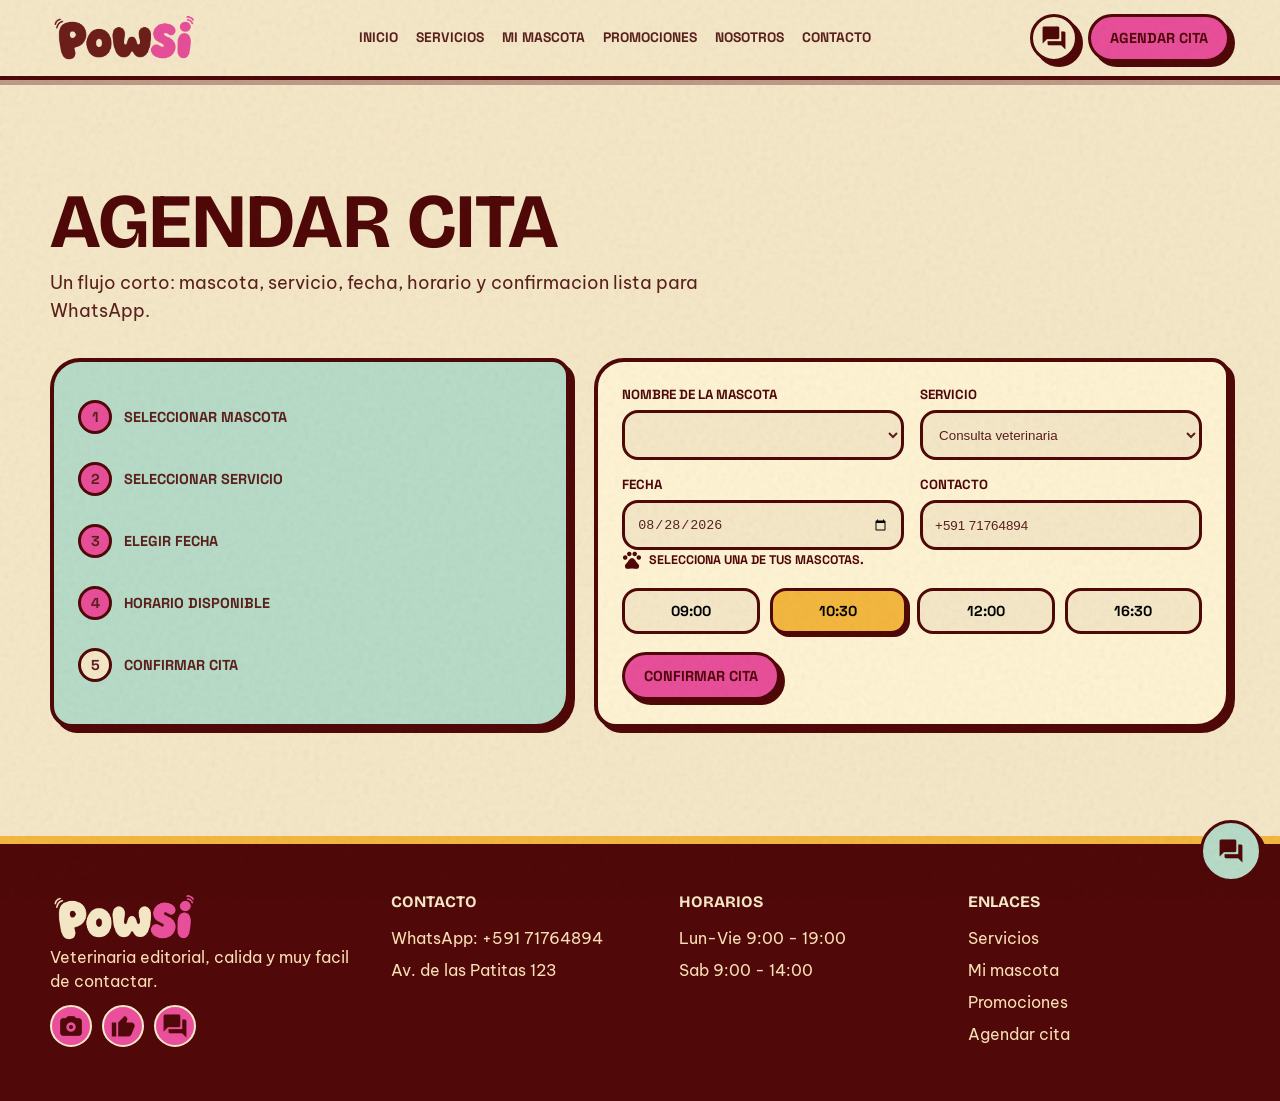
==== agendar.html @ a05c414f "Add files via upload" ====
﻿<!doctype html>
<html lang="es">
  <head>
    <meta charset="utf-8" />
    <meta name="viewport" content="width=device-width,initial-scale=1" />
    <title>POWSI | Agendar cita</title>
    <link rel="preconnect" href="https://fonts.googleapis.com" />
    <link rel="preconnect" href="https://fonts.gstatic.com" crossorigin />
    <link
      href="https://fonts.googleapis.com/css2?family=Be+Vietnam+Pro:wght@400;600;700;800&family=Bricolage+Grotesque:opsz,wght@12..96,700;12..96,800&family=Space+Grotesk:wght@600;700&display=swap"
      rel="stylesheet"
    />
    <link
      href="https://fonts.googleapis.com/css2?family=Material+Symbols+Outlined:wght,FILL@100..700,0..1&display=swap"
      rel="stylesheet"
    />
    <link rel="stylesheet" href="styles.css" />
  </head>
  <body class="section-page">
    <header class="top">
      <nav class="nav">
        <a class="logo" href="index.html"><img src="powsi.png" alt="powsi"></a>
        <div class="links">
          <a href="index.html">Inicio</a><a href="index.html#servicios">Servicios</a
          ><a href="mi-mascota.html">Mi mascota</a
          ><a href="index.html#promociones">Promociones</a
          ><a href="nosotros.html">Nosotros</a
          ><a href="contacto.html">Contacto</a>
        </div>
        <div class="actions">
          <a
            class="btn icon"
            href="https://wa.me/59171764894"
            aria-label="WhatsApp"
            ><span class="material-symbols-outlined">forum</span></a
          ><a class="btn primary" href="agendar.html">Agendar cita</a
          ><button class="btn icon menu" aria-label="Menu">
            <span class="material-symbols-outlined">menu</span>
          </button>
        </div>
      </nav>
    </header>
    <main class="page-main">
      <section id="agendar" class="section cream">
        <div class="head">
          <div>
            <h2 class="title">Agendar cita</h2>
            <p class="lead">
              Un flujo corto: mascota, servicio, fecha, horario y confirmacion
              lista para WhatsApp.
            </p>
          </div>
        </div>
        <div class="appt">
          <aside class="card steps">
            <div class="step on"><b>1</b>Seleccionar mascota</div>
            <div class="step on"><b>2</b>Seleccionar servicio</div>
            <div class="step on"><b>3</b>Elegir fecha</div>
            <div class="step on"><b>4</b>Horario disponible</div>
            <div class="step"><b>5</b>Confirmar cita</div>
          </aside>
          <form class="card form" id="form">
            <div class="fg">
              <label>
                Nombre de la mascota
                <select id="pet" required></select>
              </label><label
                >Servicio<select id="service">
                  <option>Consulta veterinaria</option>
                  <option>Vacunacion</option>
                  <option>Bano y peluqueria</option>
                  <option>Esterilizacion</option>
                  <option>Tratamientos</option>
                </select></label
              ><label
                >Fecha<input id="date" type="date" value="2026-08-28" /></label
              ><label
                >Contacto<input id="phone" type="tel" value="+591 71764894"
              /></label>
            </div>
            <p class="form-helper"><span class="material-symbols-outlined">pets</span> Selecciona una de tus mascotas.</p>
            <div class="times">
              <button class="time" type="button">09:00</button
              ><button class="time sel" type="button">10:30</button
              ><button class="time" type="button">12:00</button
              ><button class="time" type="button">16:30</button>
            </div>
            <button class="btn primary" type="submit">Confirmar cita</button>
            <div class="done" id="done">
              <h3>Cita agendada!</h3>
              <p>
                <b>Mascota:</b> <span id="cPet">Max</span> - <b>Servicio:</b>
                <span id="cService">Consulta veterinaria</span>
              </p>
              <p>
                <b>Fecha:</b> <span id="cDate">2026-08-28</span> - <b>Hora:</b>
                <span id="cTime">10:30</span>
              </p>
              <br /><a class="btn yellow" id="whatsappAppointment" href="https://wa.me/59171764894"
                >Confirmar por WhatsApp</a
              >
            </div>
          </form>
        </div>
      </section>
    </main>
    <footer>
      <div class="foot">
        <div>
          <div class="logo"><img src="powsii.png" alt=""></div>
          <p>Veterinaria editorial, calida y muy facil de contactar.</p>
          <div class="social">
            <a href="#" aria-label="Instagram"
              ><span class="material-symbols-outlined">photo_camera</span></a
            ><a href="#" aria-label="Facebook"
              ><span class="material-symbols-outlined">thumb_up</span></a
            ><a href="https://wa.me/59171764894" aria-label="WhatsApp"
              ><span class="material-symbols-outlined">forum</span></a
            >
          </div>
        </div>
        <div>
          <h4>Contacto</h4>
          <p>WhatsApp: +591 71764894</p>
          <p>Av. de las Patitas 123</p>
        </div>
        <div>
          <h4>Horarios</h4>
          <p>Lun-Vie 9:00 - 19:00</p>
          <p>Sab 9:00 - 14:00</p>
        </div>
        <div>
          <h4>Enlaces</h4>
          <a href="index.html#servicios">Servicios</a
          ><a href="mi-mascota.html">Mi mascota</a
          ><a href="index.html#promociones">Promociones</a
          ><a href="agendar.html">Agendar cita</a>
        </div>
      </div>
    </footer>
    <a
      class="btn float"
      href="https://wa.me/59171764894"
      aria-label="WhatsApp flotante"
      ><span class="material-symbols-outlined">forum</span></a
    >
    <script src="main.js"></script>
  </body>
</html>
---- styles.css ----
﻿:root {
  --b: #6e1f1b;
  --bd: #500808;
  --c: #f5e8c8;
  --cs: #fff4d4;
  --p: #e94f9a;
  --m: #b8dcc8;
  --y: #f4b83f;
  --t: #5a201c;
  --sh: 5px 5px 0 var(--bd);
  --r: 30px 18px 34px 22px;
}
* {
  box-sizing: border-box;
}
@keyframes pawFloat {
  from { margin-top: -34px; transform: rotate(-8deg); }
  to { margin-top: 46px; transform: rotate(8deg); }
}
html {
  scroll-behavior: smooth;
}
body {
  margin: 0;
  background: var(--b);
  color: var(--t);
  font-family: "Be Vietnam Pro", system-ui, sans-serif;
  line-height: 1.5;
  overflow-x: hidden;
}
body:before {
  content: "";
  position: fixed;
  inset: 0;
  z-index: 80;
  pointer-events: none;
  opacity: 0.13;
  mix-blend-mode: multiply;
  background: url("data:image/svg+xml,%3Csvg viewBox='0 0 220 220' xmlns='http://www.w3.org/2000/svg'%3E%3Cfilter id='n'%3E%3CfeTurbulence type='fractalNoise' baseFrequency='.75' numOctaves='3' stitchTiles='stitch'/%3E%3C/filter%3E%3Crect width='100%25' height='100%25' filter='url(%23n)' opacity='.8'/%3E%3C/svg%3E");
}
a {
  text-decoration: none;
  color: inherit;
}
img {
  display: block;
  width: 100%;
  height: 100%;
  object-fit: cover;
}
.material-symbols-outlined {
  font-variation-settings:
    "FILL" 1,
    "wght" 700,
    "opsz" 24;
  line-height: 1;
}
.top {
  position: sticky;
  top: 0;
  z-index: 60;
  background: var(--c);
  border-bottom: 4px solid var(--bd);
  box-shadow: 0 5px 0 #50080855;
}
.nav {
  width: min(1180px, calc(100% - 32px));
  min-height: 76px;
  margin: auto;
  display: flex;
  align-items: center;
  justify-content: space-between;
  gap: 16px;
}
.logo {
  font: 800 clamp(2rem, 4vw, 3rem)/0.9 "Bricolage Grotesque";
  color: var(--b);
  letter-spacing: 0;
  display: flex;
  align-items: center;
}

.logo img {
  height: 55px; /* Controla aquí el alto exacto del logo */
  width: auto;   /* Mantiene la proporción original de la imagen */
  object-fit: contain;
}

.logo span {
  color: var(--p);
}
.links {
  display: flex;
  gap: 18px;
  font: 700 0.86rem "Space Grotesk";
  text-transform: uppercase;
}
.links a {
  border-bottom: 2px solid transparent;
  padding: 8px 0;
}
.links a:hover {
  color: var(--p);
  border-color: var(--p);
}
.actions {
  display: flex;
  gap: 10px;
}
.btn {
  display: inline-flex;
  align-items: center;
  justify-content: center;
  gap: 8px;
  min-height: 48px;
  padding: 12px 19px;
  border: 3px solid var(--bd);
  border-radius: 999px;
  background: var(--c);
  color: var(--bd);
  box-shadow: var(--sh);
  font: 800 0.9rem "Space Grotesk";
  text-transform: uppercase;
  cursor: pointer;
  transition: 0.18s;
  white-space: nowrap;
}
.btn:hover {
  transform: translate(-2px, -2px);
  box-shadow: 7px 7px 0 var(--bd);
}
.primary {
  background: var(--p);
}
.yellow {
  background: var(--y);
}
.mint {
  background: var(--m);
}
.icon {
  width: 48px;
  padding: 0;
}
.menu {
  display: none;
}
.section {
  position: relative;
  padding: clamp(58px, 9vw, 108px) max(18px, calc((100vw - 1180px) / 2));
  overflow: hidden;
}
.floating-paw {
  position: absolute;
  z-index: 0;
  pointer-events: none;
  color: var(--p);
  font: 700 1.9rem/1 "Material Symbols Outlined";
  opacity: .25;
  animation: pawFloat 7.5s ease-in-out infinite alternate;
}
.floating-paw:nth-of-type(even) {
  color: var(--y);
  animation-duration: 8.5s;
  animation-direction: alternate-reverse;
}
.section > * {
  position: relative;
  z-index: 1;
}
.section > .floating-paw {
  position: absolute;
  z-index: 0;
}
.cream {
  background: var(--c);
}
.paper {
  background: var(--c);
}
.mintbg {
  background: var(--m);
}
.wine {
  background: var(--b);
  color: var(--c);
}
h1,
h2,
h3 {
  font-family: "Bricolage Grotesque";
  letter-spacing: 0;
}
h2.title {
  margin: 0 0 12px;
  color: var(--bd);
  font-size: clamp(2.3rem, 6vw, 5.1rem);
  line-height: 0.9;
  text-transform: uppercase;
}
.wine h2.title {
  color: var(--c);
}
.lead {
  max-width: 690px;
  margin: 0;
  font-size: clamp(1rem, 2vw, 1.15rem);
}
.head {
  display: flex;
  justify-content: space-between;
  align-items: end;
  gap: 24px;
  margin-bottom: 34px;
}
.tag,
.sticker {
  display: inline-flex;
  align-items: center;
  gap: 7px;
  width: max-content;
  max-width: 100%;
  padding: 8px 12px;
  border: 3px solid var(--bd);
  border-radius: 999px;
  background: var(--y);
  color: var(--bd);
  box-shadow: var(--sh);
  font: 800 0.78rem "Space Grotesk";
  text-transform: uppercase;
}
.card,
.identity-card {
  position: relative;
  overflow: hidden;
  border: 4px solid var(--bd);
  border-radius: var(--r);
  box-shadow: var(--sh);
  background: var(--cs);
  color: var(--t);
}
.hero {
  min-height: auto;
  display: grid;
  grid-template-columns: 1.12fr 0.88fr;
  align-items: center;
  gap: clamp(28px, 5vw, 64px);
  background:
    radial-gradient(circle at 10% 20%, #f4b83f22 0 2px, transparent 2px 34px),
    var(--b);
  color: var(--c);
  padding-top: clamp(34px, 5vw, 58px);
  padding-bottom: clamp(38px, 5vw, 58px);
}
.hero h1 {
  margin: 26px 0 22px;
  font-size: clamp(3rem, 7vw, 6.2rem);
  line-height: 0.84;
  text-transform: uppercase;
}
.hero .hi {
  display: inline-block;
  background: var(--c);
  color: var(--bd);
  border: 4px solid var(--bd);
  border-radius: 22px 34px 18px 28px;
  padding: 5px 15px 10px;
  box-shadow: var(--sh);
  transform: rotate(-1deg);
}
.hero p {
  max-width: 570px;
  color: #fff1ce;
  font-size: clamp(1rem, 2vw, 1.22rem);
}
.row {
  display: flex;
  flex-wrap: wrap;
  gap: 16px;
  margin-top: 28px;
}
.collage {
  position: relative;
  min-height: 560px;
}
.photo {
  position: absolute;
  inset: 92px 68px 24px 68px;
  padding: 10px;
  background: var(--c);
  border: 5px solid var(--bd);
  border-radius: 42px 26px 48px 30px;
  box-shadow: var(--sh);
  transform: rotate(2deg);
  overflow: hidden;
}
.photo img {
  border-radius: 30px 18px 34px 22px;
}
.note {
  position: absolute;
  border: 4px solid var(--bd);
  box-shadow: var(--sh);
  border-radius: var(--r);
  color: var(--bd);
  padding: 18px;
  font-weight: 800;
}
.note strong {
  display: block;
  font: 800 1.5rem/1 "Bricolage Grotesque";
  text-transform: uppercase;
}
.n1 {
  right: 0;
  top: 42px;
  width: 220px;
  background: var(--y);
  transform: rotate(5deg);
}
.n2 {
  left: 0;
  bottom: 58px;
  width: 230px;
  background: var(--m);
  transform: rotate(-5deg);
}
.n3 {
  right: 22px;
  bottom: 10px;
  width: 255px;
  background: var(--p);
  transform: rotate(-2deg);
}
.paw {
  position: absolute;
  font-size: 54px;
  color: var(--p);
  left: 22px;
  top: 72px;
  transform: rotate(-14deg);
}
.grid {
  display: grid;
  gap: 24px;
}
.services {
  grid-template-columns: repeat(3, 1fr);
}
.svc {
  min-height: 380px;
  display: flex;
  flex-direction: column;
}
.svc:nth-child(2n) {
  background: var(--m);
  transform: rotate(1deg);
}
.svc:nth-child(3n) {
  background: #ffd5e8;
  transform: rotate(-1deg);
}
.svc:nth-child(4n) {
  background: #f8c85b;
}
.svcimg {
  height: 172px;
  border-bottom: 4px solid var(--bd);
  background: var(--c);
}
.svcimg img {
  object-fit: cover;
}
.body {
  padding: 22px;
}
.card h3 {
  margin: 0 0 8px;
  color: var(--bd);
  font-size: 1.75rem;
  line-height: 1;
  text-transform: uppercase;
}
.card p {
  margin: 0;
}
.svc .tag {
  position: absolute;
  top: 14px;
  right: 14px;
  background: var(--y);
  box-shadow: 3px 3px 0 var(--bd);
}
.split {
  display: grid;
  grid-template-columns: 0.92fr 1.08fr;
  gap: 32px;
}
.panel {
  padding: clamp(24px, 4vw, 38px);
  background: var(--c);
}
.panel h2.title {
  max-width: 100%;
  font-size: clamp(1.8rem, 3vw, 3.2rem);
  white-space: nowrap;
}
.list {
  display: grid;
  gap: 16px;
  margin: 24px 0;
}
.info {
  display: grid;
  grid-template-columns: 44px 1fr;
  gap: 14px;
}
.ico {
  width: 44px;
  height: 44px;
  display: grid;
  place-items: center;
  border: 3px solid var(--bd);
  border-radius: 14px;
  background: var(--p);
  color: var(--bd);
}
.info h3 {
  margin: 0 0 3px;
  font: 800 0.94rem "Space Grotesk";
  text-transform: uppercase;
}
.info p {
  margin: 0;
}
.mapcard {
  min-height: 440px;
  background: var(--m);
  padding: 18px;
  transform: rotate(1deg);
}
.map {
  height: 100%;
  min-height: 390px;
  border: 4px solid var(--bd);
  border-radius: 22px;
  background:
    linear-gradient(90deg, #6e1f1b2e 4px, transparent 4px) 0 0/78px 78px,
    linear-gradient(#6e1f1b2e 4px, transparent 4px) 0 0/78px 78px,
    var(--cs);
  position: relative;
  overflow: hidden;
}
.map iframe {
  display: block;
  width: 100%;
  height: 100%;
  min-height: 390px;
  border: 0;
}
.map:before,
.map:after {
  display: none;
  position: absolute;
  background: var(--p);
  border: 4px solid var(--bd);
  box-shadow: var(--sh);
}
.map:before {
  width: 210px;
  height: 74px;
  left: 18%;
  top: 26%;
  border-radius: 999px;
  transform: rotate(-20deg);
}
.map:after {
  width: 92px;
  height: 92px;
  right: 22%;
  bottom: 26%;
  border-radius: 50% 50% 50% 0;
  transform: rotate(-45deg);
  background: var(--y);
}
.pin {
  display: none;
}
.maptxt {
  position: absolute;
  left: 30px;
  right: 30px;
  bottom: 30px;
  background: var(--b);
  color: var(--c);
  border: 3px solid var(--bd);
  border-radius: 18px;
  padding: 16px;
  font: 800 1rem "Space Grotesk";
}
.contact {
  display: grid;
  grid-template-columns: 1fr auto;
  gap: 28px;
  align-items: center;
  border: 5px solid var(--bd);
  border-radius: 34px 22px 42px 26px;
  background: var(--c);
  color: var(--bd);
  box-shadow: 8px 8px 0 var(--y);
  padding: clamp(24px, 5vw, 52px);
}
.contact h2 {
  margin: 12px 0 8px;
  font-size: clamp(2.4rem, 6vw, 5rem);
  line-height: 0.9;
  text-transform: uppercase;
}
.promos {
  grid-template-columns: repeat(4, minmax(260px, 1fr));
  overflow-x: auto;
  padding: 8px 8px 18px;
  scroll-snap-type: x mandatory;
}
.promo {
  min-width: 260px;
  scroll-snap-align: start;
  background: var(--c);
  transform: rotate(-1deg);
}
.promo:nth-child(2n) {
  transform: rotate(1.5deg);
  background: var(--m);
}
.pimg {
  height: 230px;
  border-bottom: 4px solid var(--bd);
  overflow: hidden;
}
.badge {
  position: absolute;
  top: 14px;
  left: 14px;
  background: var(--p);
  font: 800 2rem/1 "Bricolage Grotesque";
  color: var(--bd);
  padding: 9px 12px;
  border: 3px solid var(--bd);
  border-radius: 18px;
  box-shadow: 3px 3px 0 var(--bd);
  transform: rotate(-6deg);
}
.dash {
  display: grid;
  grid-template-columns: 340px minmax(0, 1fr);
  gap: 28px;
  align-items: start;
}
.pet {
  background: var(--m);
  padding: 20px;
  height: max-content;
}
.petpic {
  height: 280px;
  border: 4px solid var(--bd);
  border-radius: 26px;
  overflow: hidden;
  margin-bottom: 18px;
}
.chips {
  display: flex;
  flex-wrap: wrap;
  gap: 8px;
}
.dgrid {
  display: grid;
  grid-template-columns: repeat(2, minmax(0, 1fr));
  gap: 20px;
  align-items: start;
}
.dcard {
  padding: 22px;
  min-height: 230px;
  min-width: 0;
  height: max-content;
  background: var(--cs);
}
.alert {
  background: #ffd7e9;
}
.rec {
  display: grid;
  grid-template-columns: 34px 1fr auto;
  gap: 12px;
  align-items: center;
  padding: 12px 0;
  border-bottom: 2px dashed #5a201c55;
}
.rec:last-child {
  border-bottom: 0;
}
.rec small {
  display: block;
  font: 800 0.78rem "Space Grotesk";
  color: var(--bd);
}
.status {
  background: var(--y);
  border: 2px solid var(--bd);
  border-radius: 999px;
  padding: 4px 8px;
  font-size: 0.75rem;
  font-weight: 800;
  white-space: nowrap;
}
.hot {
  background: var(--p);
}
.appt {
  display: grid;
  grid-template-columns: 0.9fr 1.1fr;
  gap: 24px;
}
.steps {
  padding: 24px;
  background: var(--m);
}
.step {
  display: flex;
  gap: 12px;
  align-items: center;
  padding: 14px 0;
  font: 800 0.9rem "Space Grotesk";
  text-transform: uppercase;
}
.step b {
  display: grid;
  place-items: center;
  width: 34px;
  height: 34px;
  border-radius: 50%;
  border: 3px solid var(--bd);
  background: var(--c);
}
.step.on b {
  background: var(--p);
}
.form {
  padding: 24px;
  background: var(--cs);
}
.fg {
  display: grid;
  grid-template-columns: repeat(2, 1fr);
  gap: 16px;
}
label {
  display: grid;
  gap: 7px;
  font: 800 0.83rem "Space Grotesk";
  color: var(--bd);
  text-transform: uppercase;
}
input,
select {
  min-height: 50px;
  border: 3px solid var(--bd);
  border-radius: 16px;
  background: var(--c);
  padding: 10px 12px;
  color: var(--t);
  outline: none;
}
input:focus,
select:focus {
  box-shadow: 0 0 0 4px #f4b83f73;
}
.times {
  display: grid;
  grid-template-columns: repeat(4, 1fr);
  gap: 10px;
  margin: 18px 0;
}
.time {
  background: var(--c);
  border: 3px solid var(--bd);
  border-radius: 16px;
  padding: 11px 8px;
  text-align: center;
  font: 800 0.9rem "Space Grotesk";
  cursor: pointer;
}
.sel {
  background: var(--y);
  box-shadow: 3px 3px 0 var(--bd);
}
.done {
  display: none;
  margin-top: 20px;
  padding: 20px;
  background: var(--p);
  color: var(--bd);
  border: 4px solid var(--bd);
  border-radius: 24px;
  box-shadow: var(--sh);
}
.done.show {
  display: block;
}
.done h3 {
  margin: 0 0 10px;
  font-size: 2.1rem;
  line-height: 1;
  text-transform: uppercase;
}
.about {
  grid-template-columns: repeat(3, 1fr);
}
.aphoto {
  height: 280px;
}
.aphoto:nth-child(1) {
  transform: rotate(-2deg);
}
.aphoto:nth-child(2) {
  transform: rotate(1deg);
  margin-top: 36px;
}
.aphoto:nth-child(3) {
  transform: rotate(-1deg);
}
.identity-grid {
  display: grid;
  grid-template-columns: 1fr 1fr 1.1fr;
  gap: 20px;
  margin-top: 42px;
}
.identity-card {
  min-width: 0;
  padding: 26px;
  border: 4px solid var(--bd);
  border-radius: var(--r);
  box-shadow: var(--sh);
  color: var(--bd);
}
.mission-card {
  background: var(--p);
  transform: rotate(-1deg);
}
.vision-card {
  background: var(--y);
  transform: rotate(1deg);
}
.values-card {
  background: var(--c);
}
.identity-icon {
  display: grid;
  place-items: center;
  width: 46px;
  height: 46px;
  margin-bottom: 18px;
  border: 3px solid var(--bd);
  border-radius: 50%;
  background: var(--c);
  font-size: 1.5rem;
}
.identity-label {
  margin: 0 0 8px;
  font: 800 .78rem "Space Grotesk";
  text-transform: uppercase;
}
.identity-card h3 {
  margin: 0 0 12px;
  font-size: clamp(1.55rem, 2.5vw, 2.1rem);
  line-height: 1;
  text-transform: uppercase;
}
.identity-card > p:last-child {
  margin: 0;
}
.values-list {
  display: grid;
  gap: 14px;
  padding: 0;
  margin: 20px 0 0;
  list-style: none;
}
.values-list li {
  display: grid;
  grid-template-columns: 30px 1fr;
  gap: 10px;
  align-items: start;
}
.values-list .material-symbols-outlined {
  font-size: 1.6rem;
}
.values-list b,
.values-list small {
  display: block;
}
.values-list b {
  font: 800 .9rem "Space Grotesk";
  text-transform: uppercase;
}
.values-list small {
  margin-top: 2px;
}
footer {
  background: var(--bd);
  color: var(--c);
  border-top: 8px solid var(--y);
}
.foot {
  width: min(1180px, calc(100% - 36px));
  margin: auto;
  padding: 46px 0;
  display: grid;
  grid-template-columns: 1.2fr repeat(3, 1fr);
  gap: 26px;
}
footer h4 {
  margin: 0 0 12px;
  font-family: "Bricolage Grotesque";
  text-transform: uppercase;
}
footer p,
footer a {
  display: block;
  margin: 0 0 8px;
  color: #f9dfb5;
}
.social {
  display: flex;
  gap: 10px;
  margin-top: 12px;
}
.social a {
  display: grid;
  place-items: center;
  width: 42px;
  height: 42px;
  border: 2px solid var(--c);
  border-radius: 50%;
  background: var(--p);
  color: var(--bd);
}
.float {
  position: fixed;
  z-index: 70;
  right: 18px;
  bottom: 18px;
  width: 62px;
  height: 62px;
  padding: 0;
  background: var(--m);
}
@media (max-width: 980px) {
  .links {
    display: none;
  }
  .menu {
    display: inline-flex;
  }
  .hero,
  .split,
  .dash,
  .appt {
    grid-template-columns: 1fr;
  }
  .hero {
    min-height: auto;
  }
  .collage {
    min-height: 580px;
    max-width: 620px;
    width: 100%;
    margin: auto;
  }
  .services {
    grid-template-columns: repeat(2, 1fr);
  }
  .dgrid {
    grid-template-columns: 1fr;
  }
  .foot {
    grid-template-columns: 1fr 1fr;
  }
  .contact {
    grid-template-columns: 1fr;
  }
  .identity-grid {
    grid-template-columns: 1fr 1fr;
  }
  .values-card {
    grid-column: 1 / -1;
  }
}
@media (max-width: 650px) {
  .nav {
    width: calc(100% - 24px);
    min-height: 68px;
  }
  .logo {
    font-size: 2rem;
  }
  .actions .primary {
    display: none;
  }
  .section {
    padding-left: 16px;
    padding-right: 16px;
  }
  .hero h1 {
    font-size: clamp(3rem, 17vw, 4.8rem);
  }
  .collage {
    min-height: 570px;
  }
  .photo {
    inset: 92px 58px 42px 58px;
  }
  .n1 {
    right: 6px;
    top: 34px;
    width: 184px;
  }
  .n2 {
    left: 4px;
    bottom: 52px;
    width: 190px;
  }
  .n3 {
    right: 0;
    bottom: 2px;
    width: 210px;
  }
  .note strong {
    font-size: 1.25rem;
  }
  .head {
    display: block;
  }
  .services,
  .fg,
  .about,
  .identity-grid {
    grid-template-columns: 1fr;
  }
  .values-card {
    grid-column: auto;
  }
  .aphoto,
  .aphoto:nth-child(2) {
    margin-top: 0;
    height: 230px;
  }
  .times {
    grid-template-columns: repeat(2, 1fr);
  }
  .rec {
    grid-template-columns: 30px 1fr;
  }
  .rec .status {
    grid-column: 2;
    width: max-content;
  }
  .foot {
    grid-template-columns: 1fr;
  }
  .btn {
    width: 100%;
    white-space: normal;
    text-align: center;
  }
  .icon,
  .float {
    width: 56px;
  }
}

/* Fix de desbordes: los ligatures de Material Symbols no deben ocupar espacio si la fuente tarda o falla. */
.material-symbols-outlined {
  font-family: "Material Symbols Outlined";
  display: inline-flex;
  align-items: center;
  justify-content: center;
  flex: 0 0 auto;
  overflow: hidden;
  white-space: nowrap;
  text-transform: none;
  letter-spacing: 0;
  max-width: 1em;
}
.btn .material-symbols-outlined,
.sticker .material-symbols-outlined {
  width: 24px;
  height: 24px;
  font-size: 24px;
}
.rec > .material-symbols-outlined {
  width: 34px;
  height: 34px;
  max-width: 34px;
  font-size: 24px;
  color: var(--bd);
}
.info .material-symbols-outlined,
.ico {
  width: 44px;
  height: 44px;
  max-width: 44px;
  font-size: 24px;
}
.pin {
  width: 56px;
  height: 56px;
  max-width: 56px;
}
.paw {
  width: 54px;
  height: 54px;
  max-width: 54px;
}
.dcard {
  overflow: hidden;
}

@media (prefers-reduced-motion: reduce) {
  *,
  *::before,
  *::after {
    animation-duration: .01ms !important;
    animation-iteration-count: 1 !important;
    scroll-behavior: auto !important;
    transition-duration: .01ms !important;
  }
}
.rec > div {
  min-width: 0;
}
.rec b,
.rec small {
  overflow-wrap: anywhere;
}
.status {
  justify-self: end;
}
.page-main {
  min-height: 65vh;
}
.standalone-note {
  margin: 0 0 24px;
  color: var(--bd);
  font: 800 0.82rem "Space Grotesk";
  text-transform: uppercase;
}
@media (max-width: 650px) {
  .rec {
    align-items: start;
  }
  .status {
    justify-self: start;
  }
  .dcard {
    padding: 18px;
  }
  .card h3 {
    font-size: 1.55rem;
  }
  .rec b,
  .rec small {
    font-size: 0.86rem;
  }
  .float {
    right: 12px;
    bottom: 12px;
  }
}

/* =========================================================
   MEJORAS: PERFIL PERSONALIZABLE + IMÁGENES DE PINTEREST
   ========================================================= */

.pinterest-image {
  display: block;
  width: 100%;
  height: 100%;
}

.pinterest-image img {
  transition: transform .2s ease;
}

.pinterest-image:hover img {
  transform: scale(1.03);
}

.edit-pet {
  margin-top: 18px;
  width: 100%;
}

.pet-switcher {
  display: grid;
  gap: 10px;
  margin: 0 0 16px;
}

.eyebrow {
  display: block;
  margin-bottom: 6px;
  color: var(--bd);
  font: 800 .72rem "Space Grotesk";
  text-transform: uppercase;
}

.pet-list {
  display: flex;
  flex-wrap: wrap;
  gap: 6px;
}

.pet-actions {
  display: flex;
  flex-wrap: wrap;
  gap: 8px;
}

.pet-tab {
  border: 2px solid var(--bd);
  border-radius: 999px;
  padding: 5px 9px;
  background: var(--c);
  color: var(--bd);
  font: 800 .72rem "Space Grotesk";
  cursor: pointer;
}

.pet-tab.active {
  background: var(--p);
}

.add-pet {
  width: auto;
  min-height: 38px;
  padding: 8px 11px;
  font-size: .72rem;
  box-shadow: 3px 3px 0 var(--bd);
}

.remove-pet {
  width: auto;
  min-height: 38px;
  padding: 8px 11px;
  background: transparent;
  font-size: .72rem;
  box-shadow: 3px 3px 0 var(--bd);
}

.photo-upload input {
  position: absolute;
  width: 1px;
  height: 1px;
  opacity: 0;
}

.upload-hint {
  display: flex;
  align-items: center;
  gap: 8px;
  min-height: 48px;
  padding: 10px 12px;
  border: 3px dashed var(--bd);
  border-radius: 16px;
  background: var(--c);
  cursor: pointer;
}

.pet-notes {
  background: #fbefd1;
}

.note-intro {
  margin-bottom: 16px !important;
}

.pet-profile-form {
  display: grid;
  gap: 14px;
  min-width: 0;
}

.pet-fields {
  display: grid;
  grid-template-columns: repeat(2, minmax(0, 1fr));
  gap: 12px;
}

.pet-profile-form label,
.pet-profile-form input,
.pet-profile-form textarea,
.pet-profile-form .btn {
  min-width: 0;
  max-width: 100%;
}

.pet-profile-form textarea {
  width: 100%;
  resize: vertical;
  min-height: 110px;
  border: 3px solid var(--bd);
  border-radius: 16px;
  background: var(--c);
  padding: 12px;
  color: var(--t);
  font: 400 1rem/1.5 "Be Vietnam Pro", system-ui, sans-serif;
  outline: none;
}

.pet-profile-form textarea:focus {
  box-shadow: 0 0 0 4px #f4b83f73;
}

.save-msg {
  min-height: 20px;
  font: 800 .78rem "Space Grotesk";
  color: var(--bd);
  text-transform: uppercase;
}

.form-helper {
  display: flex;
  align-items: center;
  gap: 7px;
  margin: 2px 0 -8px;
  color: var(--bd);
  font: 800 .78rem "Space Grotesk";
  text-transform: uppercase;
}

.form-helper .material-symbols-outlined {
  font-size: 20px;
}

@media (max-width: 650px) {
  .pet-switcher {
    display: grid;
  }

  .add-pet {
    width: auto;
  }

  .remove-pet {
    width: auto;
  }

  .pet-fields {
    grid-template-columns: 1fr;
  }

  .edit-pet {
    width: 100%;
  }
}
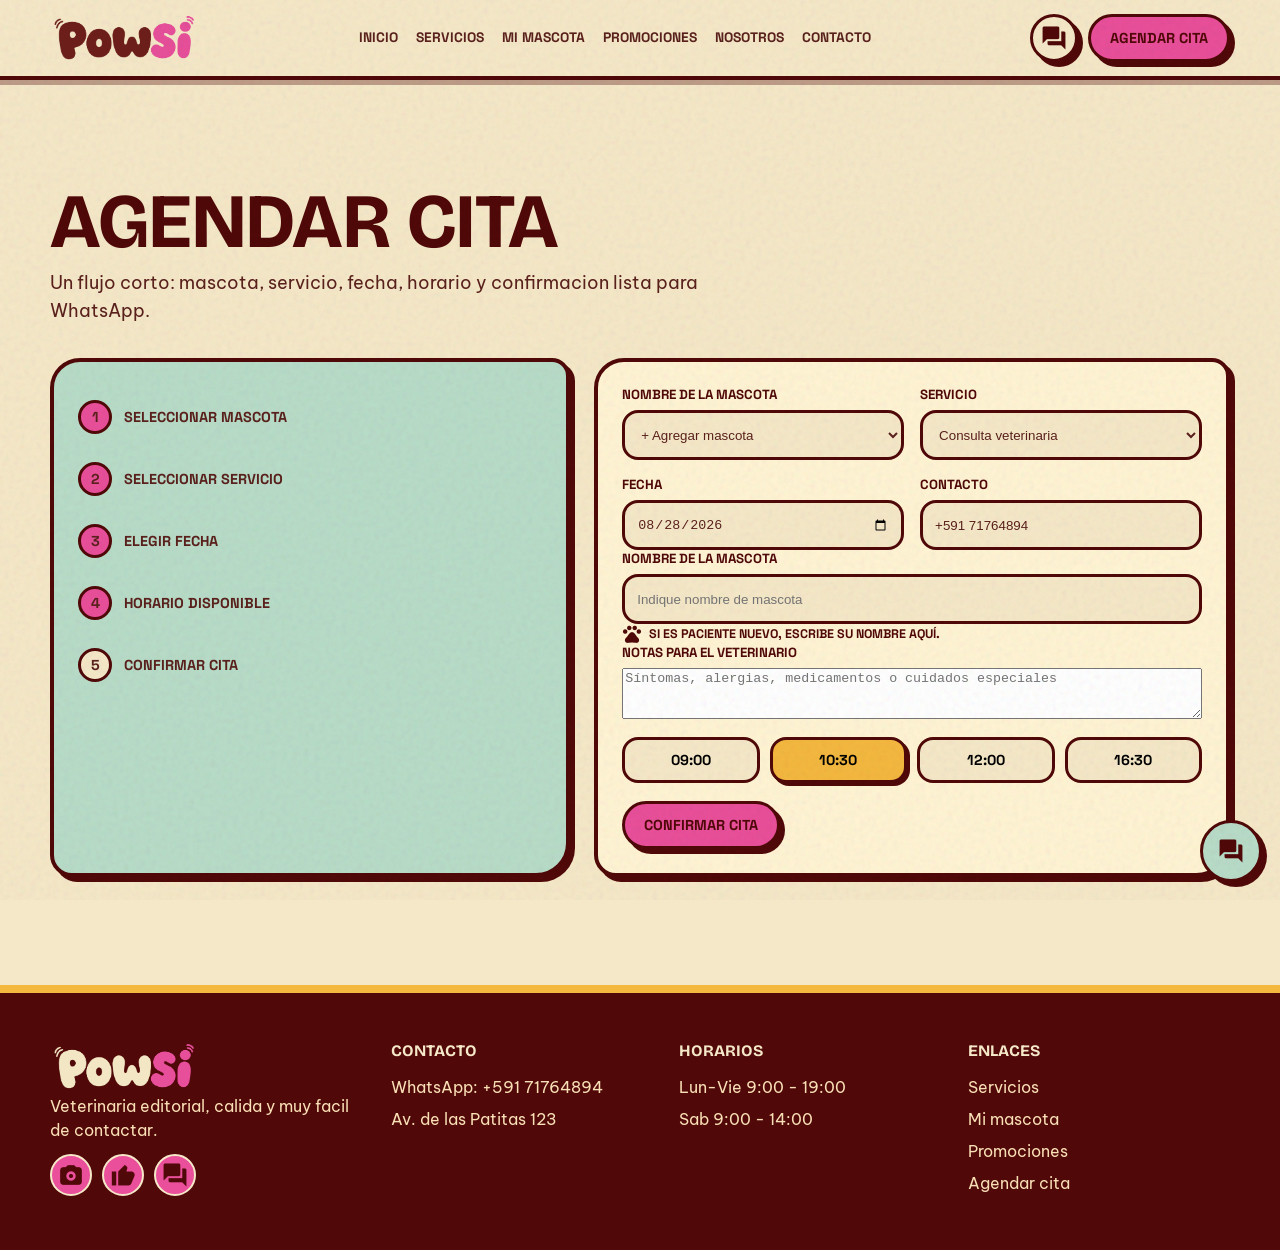
==== commit feb3606c: "Enhance appointment form with new pet and notes fields Added a new option to add a pet's name for ne" ====
--- a/agendar.html
+++ b/agendar.html
@@ -1,4 +1,4 @@
-﻿<!doctype html>
+<!doctype html>
 <html lang="es">
   <head>
     <meta charset="utf-8" />
@@ -63,7 +63,9 @@
             <div class="fg">
               <label>
                 Nombre de la mascota
-                <select id="pet" required></select>
+                <select id="pet" required>
+                  <option value="new">+ Agregar mascota</option>
+                </select>
               </label><label
                 >Servicio<select id="service">
                   <option>Consulta veterinaria</option>
@@ -78,7 +80,14 @@
                 >Contacto<input id="phone" type="tel" value="+591 71764894"
               /></label>
             </div>
-            <p class="form-helper"><span class="material-symbols-outlined">pets</span> Selecciona una de tus mascotas.</p>
+            <label class="new-patient-field" id="newPatientField" hidden>
+              Nombre de la mascota
+              <input id="newPetName" type="text" maxlength="40" placeholder="Indique nombre de mascota" />
+            </label>
+            <p class="form-helper"><span class="material-symbols-outlined">pets</span> Si es paciente nuevo, escribe su nombre aquí.</p>
+            <label>Notas para el veterinario
+              <textarea id="appointmentNotes" rows="3" maxlength="500" placeholder="Síntomas, alergias, medicamentos o cuidados especiales"></textarea>
+            </label>
             <div class="times">
               <button class="time" type="button">09:00</button
               ><button class="time sel" type="button">10:30</button
@@ -96,6 +105,7 @@
                 <b>Fecha:</b> <span id="cDate">2026-08-28</span> - <b>Hora:</b>
                 <span id="cTime">10:30</span>
               </p>
+              <p id="confirmationNotes" hidden><b>Notas:</b> <span id="cNotes"></span></p>
               <br /><a class="btn yellow" id="whatsappAppointment" href="https://wa.me/59171764894"
                 >Confirmar por WhatsApp</a
               >
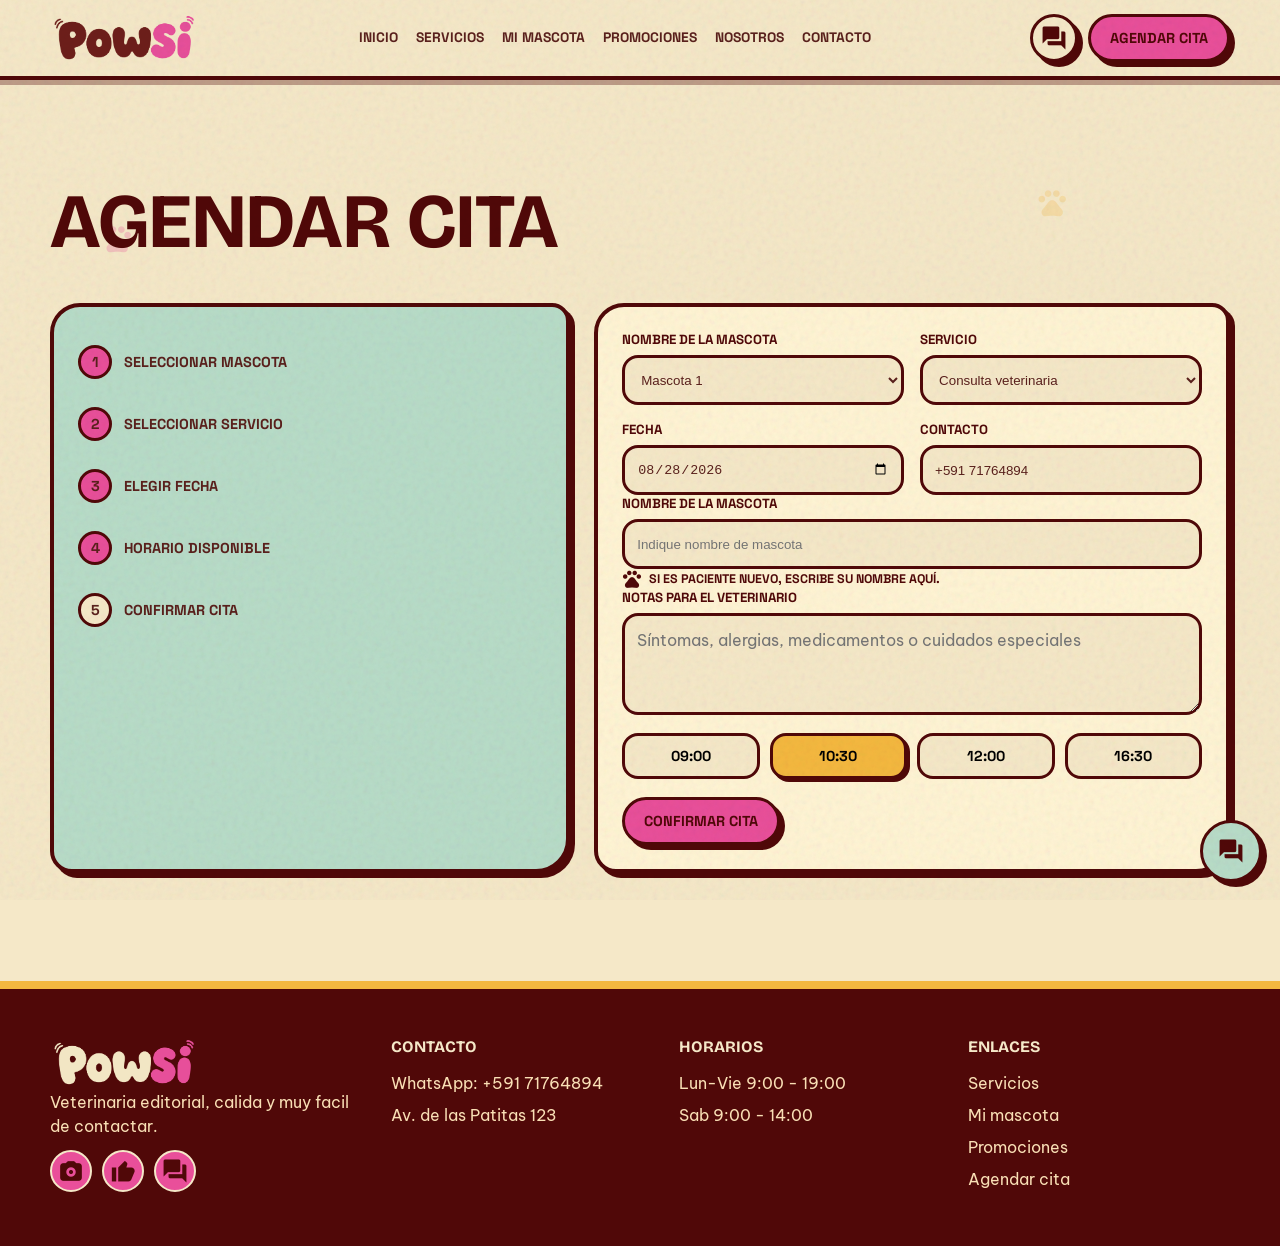
==== commit f86bf95c: "Update agendar.html" ====
--- a/agendar.html
+++ b/agendar.html
@@ -45,10 +45,6 @@
         <div class="head">
           <div>
             <h2 class="title">Agendar cita</h2>
-            <p class="lead">
-              Un flujo corto: mascota, servicio, fecha, horario y confirmacion
-              lista para WhatsApp.
-            </p>
           </div>
         </div>
         <div class="appt">
--- a/styles.css
+++ b/styles.css
@@ -1,4 +1,4 @@
-﻿:root {
+:root {
   --b: #6e1f1b;
   --bd: #500808;
   --c: #f5e8c8;
@@ -857,8 +857,32 @@
   background: var(--m);
 }
 @media (max-width: 980px) {
+  .nav {
+    position: relative;
+  }
   .links {
     display: none;
+  }
+  .links.open {
+    position: absolute;
+    top: calc(100% + 4px);
+    left: 0;
+    right: 0;
+    z-index: 5;
+    display: grid;
+    gap: 0;
+    padding: 10px 16px 14px;
+    border: 3px solid var(--bd);
+    border-top: 0;
+    background: var(--c);
+    box-shadow: var(--sh);
+  }
+  .links.open a {
+    padding: 12px 4px;
+    border-bottom: 2px solid #6e1f1b33;
+  }
+  .links.open a:last-child {
+    border-bottom: 0;
   }
   .menu {
     display: inline-flex;
@@ -890,6 +914,9 @@
   .contact {
     grid-template-columns: 1fr;
   }
+  .about {
+    grid-template-columns: repeat(2, minmax(0, 1fr));
+  }
   .identity-grid {
     grid-template-columns: 1fr 1fr;
   }
@@ -906,7 +933,10 @@
     font-size: 2rem;
   }
   .actions .primary {
-    display: none;
+    display: inline-flex;
+    min-height: 42px;
+    padding: 9px 12px;
+    font-size: .72rem;
   }
   .section {
     padding-left: 16px;
@@ -914,6 +944,9 @@
   }
   .hero h1 {
     font-size: clamp(3rem, 17vw, 4.8rem);
+  }
+  .section {
+    overflow: hidden;
   }
   .collage {
     min-height: 570px;
@@ -1102,6 +1135,13 @@
   width: 100%;
 }
 
+.new-patient-link {
+  width: 100%;
+  margin: 2px 0 16px;
+  background: var(--c);
+  font-size: .78rem;
+}
+
 .pet-switcher {
   display: grid;
   gap: 10px;
@@ -1244,7 +1284,28 @@
   font-size: 20px;
 }
 
+.form textarea {
+  width: 100%;
+  resize: vertical;
+  min-height: 92px;
+  border: 3px solid var(--bd);
+  border-radius: 16px;
+  background: var(--c);
+  padding: 12px;
+  color: var(--t);
+  font: 400 1rem/1.5 "Be Vietnam Pro", system-ui, sans-serif;
+  outline: none;
+}
+
+.form textarea:focus {
+  box-shadow: 0 0 0 4px #f4b83f73;
+}
+
 @media (max-width: 650px) {
+  .panel h2.title {
+    white-space: normal;
+  }
+
   .pet-switcher {
     display: grid;
   }
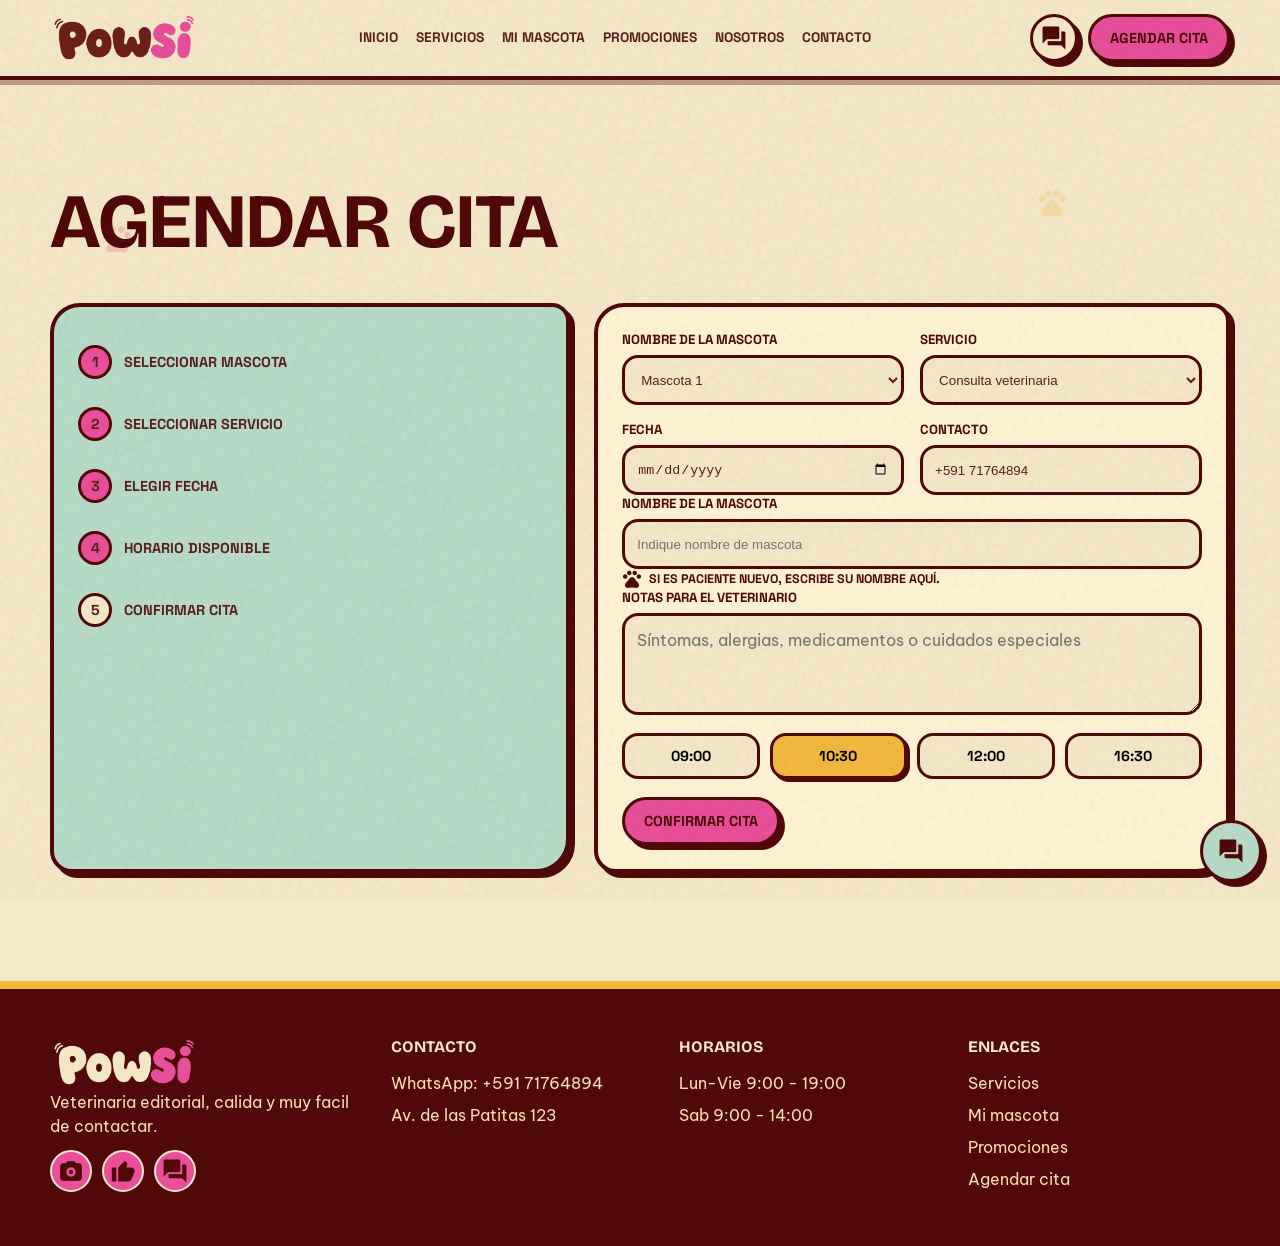
==== commit 0a113498: "Update agendar.html" ====
--- a/agendar.html
+++ b/agendar.html
@@ -71,7 +71,7 @@
                   <option>Tratamientos</option>
                 </select></label
               ><label
-                >Fecha<input id="date" type="date" value="2026-08-28" /></label
+                >Fecha<input id="date" type="date" required /></label
               ><label
                 >Contacto<input id="phone" type="tel" value="+591 71764894"
               /></label>
@@ -98,7 +98,7 @@
                 <span id="cService">Consulta veterinaria</span>
               </p>
               <p>
-                <b>Fecha:</b> <span id="cDate">2026-08-28</span> - <b>Hora:</b>
+                <b>Fecha:</b> <span id="cDate"></span> - <b>Hora:</b>
                 <span id="cTime">10:30</span>
               </p>
               <p id="confirmationNotes" hidden><b>Notas:</b> <span id="cNotes"></span></p>
@@ -116,7 +116,7 @@
           <div class="logo"><img src="powsii.png" alt=""></div>
           <p>Veterinaria editorial, calida y muy facil de contactar.</p>
           <div class="social">
-            <a href="#" aria-label="Instagram"
+            <a href="https://www.instagram.com/_nazzaret.solano?stkn=YXFwOTVma2JsbnV3&utm_source=qr" aria-label="Instagram"
               ><span class="material-symbols-outlined">photo_camera</span></a
             ><a href="#" aria-label="Facebook"
               ><span class="material-symbols-outlined">thumb_up</span></a
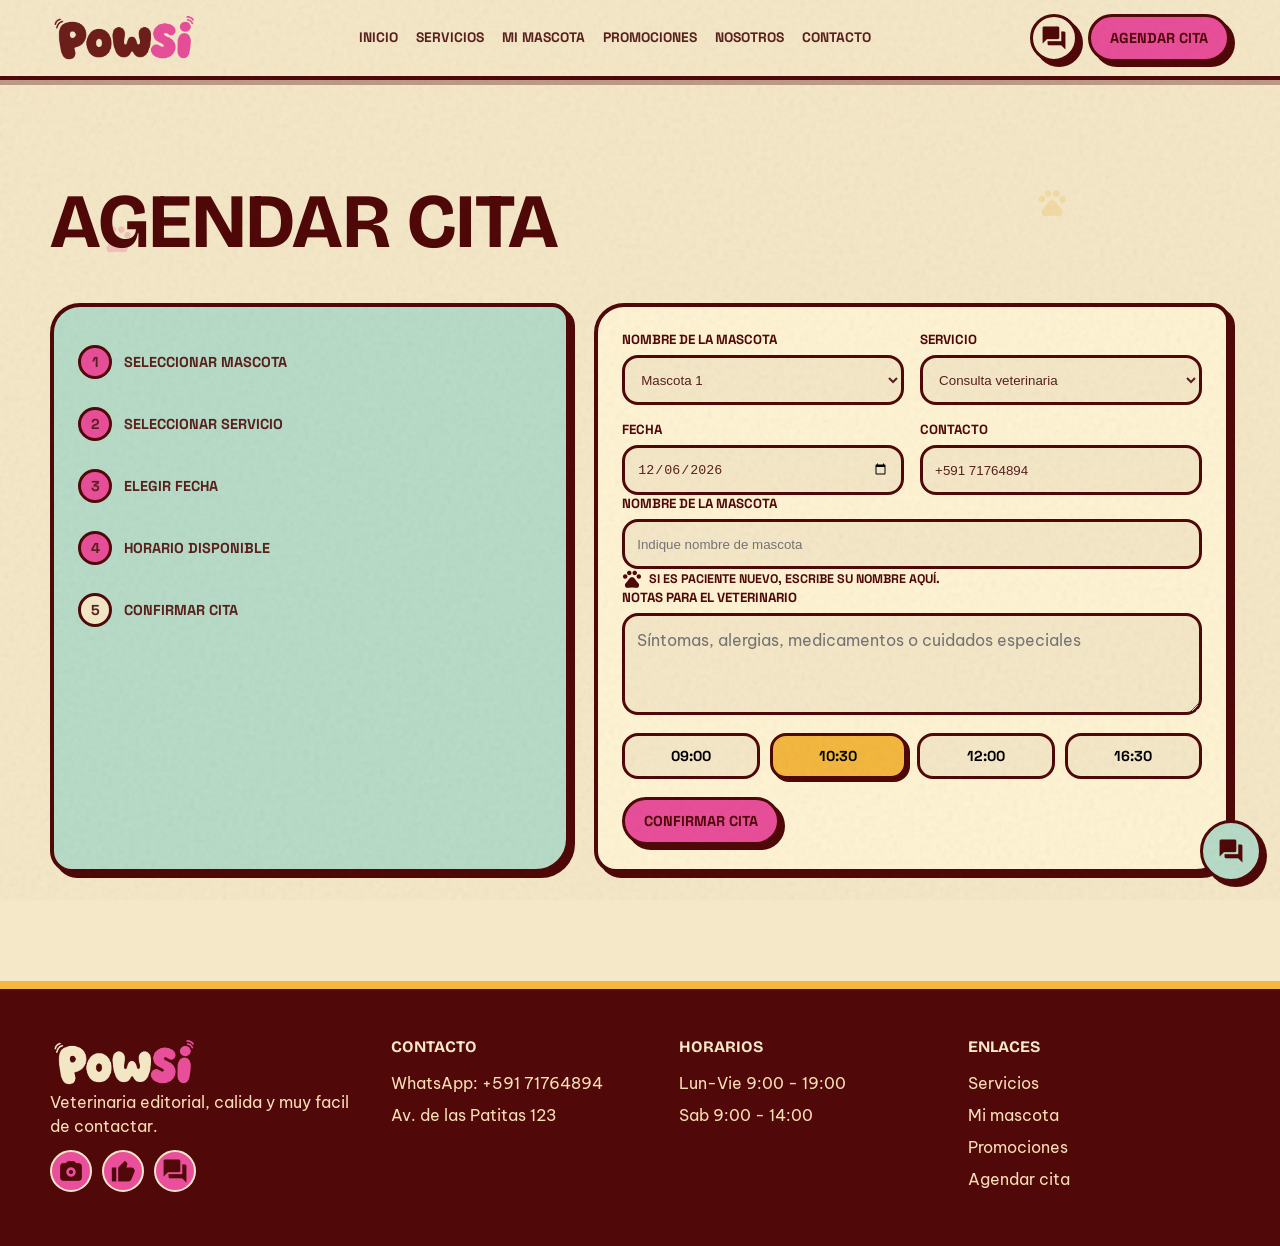
==== commit 69508e61: "Update agendar.html" ====
--- a/agendar.html
+++ b/agendar.html
@@ -80,7 +80,7 @@
               Nombre de la mascota
               <input id="newPetName" type="text" maxlength="40" placeholder="Indique nombre de mascota" />
             </label>
-            <p class="form-helper"><span class="material-symbols-outlined">pets</span> Si es paciente nuevo, escribe su nombre aquí.</p>
+            <p class="form-helper" id="newPatientHelper"><span class="material-symbols-outlined">pets</span> Si es paciente nuevo, escribe su nombre aquí.</p>
             <label>Notas para el veterinario
               <textarea id="appointmentNotes" rows="3" maxlength="500" placeholder="Síntomas, alergias, medicamentos o cuidados especiales"></textarea>
             </label>
